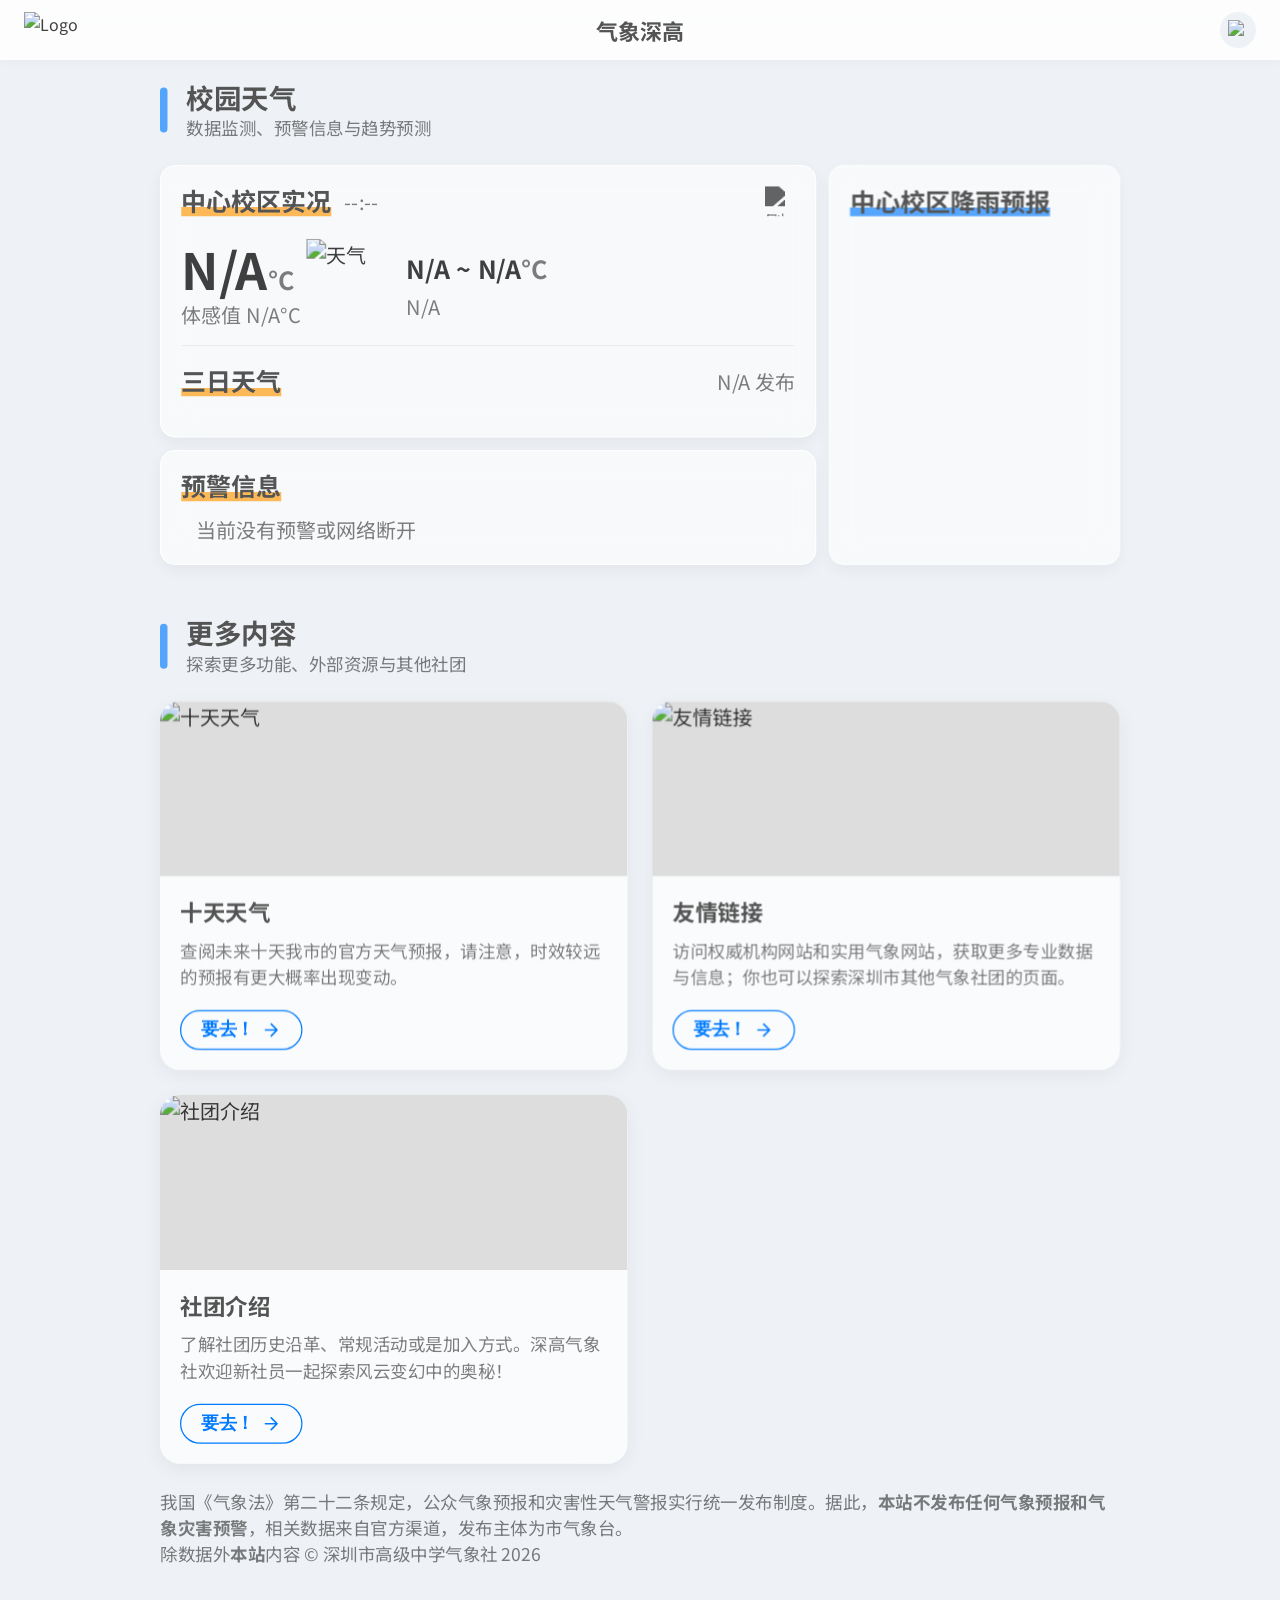
==== index.html @ 7cfe74cb "Update several pages" ====
<!DOCTYPE html>
<html lang="zh-CN">
<head>
    <meta charset="UTF-8">
    <meta name="viewport" content="width=device-width, initial-scale=1.0">
    <title>"气象深高"首页 - 深圳市高级中学气象社</title>
    <link rel="stylesheet" href="style.css">
    <script src="https://code.jquery.com/jquery-3.6.0.min.js"></script>
    <link rel="icon" href="/favicon.ico" type="image/x-icon">
	<meta name="description" content="“气象深高”网站是深圳市高级中学气象社制作的在线天气信息展示平台，提供校园天气监测，预警信息、天气预报查阅等功能。">
    <script>
      window.CDN_BASE = "https://cdn.jsdelivr.net/gh/FireflyBush/MeteoClubOnlineWebsite@2026.0817";
    </script>

</head>
<body>
	<h1 style="display: none;">“气象深高”网站是深圳市高级中学气象社制作的在线天气信息展示平台，提供校园天气监测，预警信息、天气预报查阅等功能。"></h1>
    <!-- 顶部导航条 -->
    <nav class="top-nav">
        <div class="nav-left">
            <img src="https://cdn.jsdelivr.net/gh/FireflyBush/MeteoClubOnlineWebsite@2026.0817/data/icons/logo.png" alt="Logo" class="nav-logo">
            <span class="nav-title">气象深高</span>
        </div>
        <div class="nav-right">
            <a href="/index.html" class="nav-link" title="返回主页">
                <img src="https://cdn.jsdelivr.net/gh/FireflyBush/MeteoClubOnlineWebsite@2026.0817/data/icons/home.svg" alt="主页" class="nav-icon">
            </a>
        </div>
    </nav>

    <!-- 主内容容器 -->
    <div class="main-container">
        
        <!-- 版块一：校园天气 -->
        <section class="content-section">
            <div class="section-header">
                <div class="section-line"></div>
                <div class="section-text">
                    <h2 class="section-title">校园天气</h2>
                    <p class="section-subtitle">数据监测、预警信息与趋势预测</p>
                </div>
            </div>

            <div class="weather-container">
                <div class="left-panel">
                    <div class="main-card">
                        <div class="card-header">
                            <div class="header-left">
                                <span class="title-text">中心校区实况</span>
                                <span class="observe-time" id="observeTime">--:--</span>
                            </div>
                            <div class="header-right">
                                <img src="https://cdn.jsdelivr.net/gh/FireflyBush/MeteoClubOnlineWebsite@2026.0817/data/icons/refresh.png" alt="刷新" class="refresh-btn" id="refreshBtn">
                            </div>
                        </div>
                        <div class="realtime-section">
                            <div class="realtime-left">
                                <div class="realtime-temp" id="realtimeTemp">N/A<span class="unit">°C</span></div>
                                <div class="apparent-temp" id="apparentTemp">体感值 N/A<span class="unit">°C</span></div>
                            </div>
                            <div class="realtime-right">
                                <img src="https://cdn.jsdelivr.net/gh/FireflyBush/MeteoClubOnlineWebsite@2026.0817/data/icons/02.png" alt="天气" class="today-icon" id="todayIcon">
                                <div class="realtime-info-right">
                                    <div class="today-range" id="todayRange">N/A ~ N/A<span class="unit">°C</span></div>
                                    <div class="today-desc" id="todayDesc" title="N/A">N/A</div>
                                </div>
                            </div>
                        </div>
                        <div class="forecast-section">
                            <div class="forecast-header">
                                <span class="forecast-title">三日天气</span>
                                <span class="publish-time" id="publishTime">N/A 发布</span>
                            </div>
                            <div class="forecast-days" id="forecastDays"></div>
                        </div>
                    </div>

                    <div class="warning-card">
                        <div class="warning-left">
                            <span class="warning-title">预警信息</span>
                        </div>
                        <div class="warning-right">
                            <div class="warning-icons" id="warningIcons"></div>
                            <div class="no-warn-text" id="noWarnText">当前没有预警或网络断开</div>
                        </div>
                    </div>
                </div>

                <div class="rain-card">
                    <div class="rain-header">
                        <span class="title-text rain-title-text">中心校区降雨预报</span>
                    </div>
                    <div class="rain-content">
                        <div class="rain-bars" id="rainBars"></div>
                        <div class="rain-time-labels" id="rainTimeLabels"></div>
                    </div>
                    <div class="rain-desc" id="rainDesc">无降雨或未联网</div>
                </div>
            </div>
        </section>

        <!-- 版块二：更多内容 -->
        <section class="content-section">
            <div class="section-header">
                <div class="section-line"></div>
                <div class="section-text">
                    <h2 class="section-title">更多内容</h2>
                    <p class="section-subtitle">探索更多功能、外部资源与其他社团</p>
                </div>
            </div>

            <div class="cards-wrapper">
                <!-- 卡片 1：十天天气 -->
                <div class="content-card">
                    <div class="card-image">
                        <img src="https://cdn.jsdelivr.net/gh/FireflyBush/MeteoClubOnlineWebsite@2026.0817/data/pictures/10days.webp" alt="十天天气" class="card-img">
                    </div>
                    <div class="card-content">
                        <div class="card-header">
                            <h3 class="card-title">十天天气</h3>
                        </div>
                        <p class="card-description">查阅未来十天我市的官方天气预报，请注意，时效较远的预报有更大概率出现变动。</p>
                        <div class="card-footer">
                            <button class="read-more-btn" onclick="window.location.href='/10d.html'">
                                要去！
                                <svg width="16" height="16" viewBox="0 0 24 24" fill="none">
                                    <path d="M5 12h14m-7-7l7 7-7 7" stroke="currentColor" stroke-width="2" stroke-linecap="round" stroke-linejoin="round"></path>
                                </svg>
                            </button>
                        </div>
                    </div>
                </div>

                <!-- 卡片 2：友情链接 -->
                <div class="content-card">
                    <div class="card-image">
                        <img src="https://cdn.jsdelivr.net/gh/FireflyBush/MeteoClubOnlineWebsite@2026.0817/data/pictures/links.webp" alt="友情链接" class="card-img">
                    </div>
                    <div class="card-content">
                        <div class="card-header">
                            <h3 class="card-title">友情链接</h3>
                        </div>
                        <p class="card-description">访问权威机构网站和实用气象网站，获取更多专业数据与信息；你也可以探索深圳市其他气象社团的页面。</p>
                        <div class="card-footer">
                            <button class="read-more-btn" onclick="window.location.href='/links.html'">
                                要去！
                                <svg width="16" height="16" viewBox="0 0 24 24" fill="none">
                                    <path d="M5 12h14m-7-7l7 7-7 7" stroke="currentColor" stroke-width="2" stroke-linecap="round" stroke-linejoin="round"></path>
                                </svg>
                            </button>
                        </div>
                    </div>
                </div>

                <!-- 卡片 3：社团介绍 -->
                <div class="content-card">
                    <div class="card-image">
                       <img src="https://cdn.jsdelivr.net/gh/FireflyBush/MeteoClubOnlineWebsite@2026.0817/data/icons/logo1.png" alt="社团介绍" class="card-img">
                    </div>
                    <div class="card-content">
                        <div class="card-header">
                            <h3 class="card-title">社团介绍</h3>
                        </div>
                        <p class="card-description">了解社团历史沿革、常规活动或是加入方式。深高气象社欢迎新社员一起探索风云变幻中的奥秘！</p>
                        <div class="card-footer">
                            <button class="read-more-btn" onclick="window.location.href='/club.html'">
                                要去！
                                <svg width="16" height="16" viewBox="0 0 24 24" fill="none">
                                    <path d="M5 12h14m-7-7l7 7-7 7" stroke="currentColor" stroke-width="2" stroke-linecap="round" stroke-linejoin="round"></path>
                                </svg>
                            </button>
                        </div>
                    </div>
                </div>
				
				                <!-- 卡片 4：我的天气栈 -->
                <div class="content-card" style="display: none;">
                    <div class="card-image">
                       <img src="https://cdn.jsdelivr.net/gh/FireflyBush/MeteoClubOnlineWebsite@2026.0817/data/pictures/share.webp" alt="社团介绍" class="card-img">
                    </div>
                    <div class="card-content">
                        <div class="card-header">
                            <h3 class="card-title">我的天气栈</h3>
                        </div>
                        <p class="card-description">对16*16的方格区域进行填色以绘制背景，再添加文本和实时天气数据，定制独特的天气分享卡片。</p>
                        <div class="card-footer">
                            <button class="read-more-btn" onclick="window.location.href='/share.html'">
                                要去！
                                <svg width="16" height="16" viewBox="0 0 24 24" fill="none">
                                    <path d="M5 12h14m-7-7l7 7-7 7" stroke="currentColor" stroke-width="2" stroke-linecap="round" stroke-linejoin="round"></path>
                                </svg>
                            </button>
                        </div>
                    </div>
                </div>
				
            </div>
			<div style="margin-top: 20px; margin-bottom: 0;">
			<p class="card-description" style="-webkit-line-clamp: none; margin-bottom: 0;">我国《气象法》第二十二条规定，公众气象预报和灾害性天气警报实行统一发布制度。据此，<strong>本站不发布任何气象预报和气象灾害预警</strong>，相关数据来自官方渠道，发布主体为市气象台。</p>
			<p class="card-description" style="-webkit-line-clamp: none; margin-bottom: 0;">除数据外<strong>本站</strong>内容 © 深圳市高级中学气象社 2026</p></div>
			</div>
        </section>
    </div>

    <!-- 模态框 -->
    <div id="infoModal" class="modal">
        <div class="modal-content">
            <span class="close-btn">&times;</span>
            <p id="modalText">信息加载中...</p>
        </div>
    </div>

    <script src="script.js"></script>
</body>
</html>
---- style.css ----
/* style.css —— 晴雨表浅色磨砂主题样式 (优化整理版) */

/* 1. 引入思源黑体 (Google Fonts API 会自动处理中文分片加载) */
@import url('https://fonts.googleapis.com/css2?family=Noto+Sans+SC:wght@400;700&display=swap');

/* 2. 定义自定义西文字体 */
@font-face {
    font-family: 'GWM Sans UI'; /* 自定义一个名字 */
    src: url('https://cdn.jsdelivr.net/gh/FireflyBush/MeteoClubOnlineWebsite@2026.0817/data/GWM.woff2') format('woff2');
    font-weight: normal;
    font-style: normal;
    font-display: swap; /* 字体加载时先显示后备字体，避免白屏 */
}

/* 3. 覆盖全局字体设置 */
/* 注意：将自定义西文字体放在最前，思源黑体放在第二位 */
/* 这样西文/数字会用 myfont.woff2，中文会回退到思源黑体 */
body {
    font-family: 'GWM Sans UI', 'Noto Sans SC', -apple-system, BlinkMacSystemFont, "Segoe UI", Roboto, "Helvetica Neue", "PingFang SC", "Microsoft YaHei", sans-serif;
}

/* 针对可能需要加粗的标题元素 */
h1, h2, h3, h4, h5, h6, .nav-title, .section-title, .card-title {
    font-family: 'GWM Sans UI', 'Noto Sans SC', sans-serif;
    font-weight: 700; /* 使用思源黑体的粗体 */
}


/* =========================================
   1. 全局变量与重置
   ========================================= */
:root {
    --bg-color: rgba(255, 255, 255, 0.55);
    --text-color: rgba(0, 0, 0, 0.75);
    --dim-color: rgba(0, 0, 0, 0.5);
    --title-color: #545454;
    --yellow-line: rgb(255 150 0 / 65%);
    --blue-line: rgb(0 122 255 / 65%);
    --rain-blue: #007AFF;
    --rain-bg: rgba(0, 0, 0, 0.08);
    --glass-border: rgba(255, 255, 255, 0.8);
    --glass-shadow: 0 4px 12px rgba(0, 0, 0, 0.05);
    --nav-height: 60px;
}

* { margin: 0; padding: 0; box-sizing: border-box; }

::-webkit-scrollbar { width: 8px; border-radius: 4px; }
::-webkit-scrollbar-track { background: #0000001a; }
::-webkit-scrollbar-thumb { background: rgb(0 122 255 / 65%); border-radius: 4px; }

body {
    background-color: #eef2f6;
    color: var(--text-color);
    min-height: 100vh;
    padding-top: calc(var(--nav-height) + 20px);
    overflow-x: hidden;
}

/* =========================================
   2. 顶部导航条
   ========================================= */
.top-nav {
    position: fixed;
    top: 0; left: 0; width: 100%; height: var(--nav-height);
    background: rgba(255, 255, 255, 0.85);
    backdrop-filter: blur(15px);
    -webkit-backdrop-filter: blur(15px);
    border-bottom: 1px solid var(--glass-border);
    display: flex;
    justify-content: space-between;
    align-items: center;
    padding: 0 24px;
    z-index: 1000;
    box-shadow: 0 2px 10px rgba(0,0,0,0.03);
}

.nav-left { display: flex; align-items: center; gap: 12px; }

.nav-logo { height: 36px; width: auto; object-fit: contain; }

.nav-title {
    font-size: 18px;
    font-weight: bold;
    color: var(--title-color);
}

.nav-right .nav-link {
    display: flex;
    align-items: center;
    justify-content: center;
    background: #eef2f6;
    width: 36px;
    height: 36px;
    padding: 0; /* 覆盖原有内边距，适配图标 */
    border-radius: 50%; /* 圆形按钮 */
    transition: all 0.2s;
    text-decoration: none;
}

.nav-right .nav-link:hover {
    background: rgba(0, 0, 0, 0.25);
}

.nav-icon {
    width: 20px;
    height: 20px;
    fill: currentColor; /* 跟随文字颜色 */
    pointer-events: none; /* 防止点击图片无法触发链接 */
}

/* =========================================
   3. 主容器与版块
   ========================================= */
.main-container {
    width: 100%;
    max-width: 800px;
    margin: 0 auto;
    padding: 0 16px 40px 16px;
}

.content-section { margin-bottom: 40px; }

/* 版块标题 */
.section-header {
    display: flex;
    align-items: center;
    margin-bottom: 20px;
}

.section-line {
    width: 6px; height: 36px;
    background-color: var(--blue-line);
    border-radius: 3px;
    margin-right: 15px;
    flex-shrink: 0;
}

.section-text {
    display: flex;
    flex-direction: column;
    justify-content: center;
}

.section-title {
    font-size: 22px;
    font-weight: bold;
    color: var(--title-color);
    line-height: 1.2;
}

.section-subtitle {
    font-size: 14px;
    color: var(--dim-color);
    margin-top: 2px;
}



/* =========================================
   4. 天气应用组件
   ========================================= */
.weather-container {
    display: flex;
    flex-wrap: wrap;
    gap: 10px;
    width: 100%;
}

.left-panel {
    display: flex;
    flex-direction: column;
    gap: 10px;
    flex: 2 1 400px;
    min-width: 300px;
}

/* 卡片通用 */
.main-card, .warning-card, .rain-card {
    background-color: var(--bg-color);
    backdrop-filter: blur(12px);
    -webkit-backdrop-filter: blur(12px);
    border: 1px solid var(--glass-border);
    box-shadow: var(--glass-shadow);
    border-radius: 12px;
    padding: 16px;
    position: relative;
    transition: all .3s cubic-bezier(.25, .8, .25, 1);
}

.main-card:hover, .warning-card:hover, .rain-card:hover {
    transform: translateY(-5px);
    box-shadow: 0 12px 24px rgba(0, 0, 0, 0.1);
}

/* 实况与预报 */
.card-header {
    display: flex;
    justify-content: space-between;
    align-items: center;
}

.header-left, .header-right {
    display: flex; align-items: center; gap: 10px;
}

.title-text, .forecast-title, .warning-title {
    font-size: 20px; color: var(--title-color); line-height: 1.2;
    display: inline-block; font-weight: bold;
    background-image: linear-gradient(transparent calc(100% - 7px), var(--yellow-line) calc(100% - 7px));
    background-repeat: no-repeat; background-position: left bottom;
}

.observe-time { font-size: 16px; color: var(--dim-color); margin-right: 10px; }
.refresh-btn { width: 24px; height: 24px; cursor: pointer; opacity: 0.6; transition: transform 0.5s; filter: brightness(0); }
.refresh-btn:hover { opacity: 1; transform: rotate(180deg); }

.realtime-section {
    display: flex; align-items: center; gap: 5px;
    padding: 10px 0; border-bottom: 1px solid rgba(0,0,0,0.05); margin-bottom: 16px;
}

.realtime-left { display: flex; flex-direction: column; gap: 4px; }
.realtime-temp { font-size: 40px; font-weight: bold; line-height: 1; }
.realtime-temp .unit, .today-range .unit { font-size: 20px; color: var(--dim-color); }
.apparent-temp { font-size: 16px; color: var(--dim-color); }

.realtime-right {
    display: flex; flex-direction: row; align-items: center; gap: 5px; flex: 1; min-width: 0;
}

.realtime-info-right {
    display: flex; flex-direction: column; gap: 4px; text-align: left; min-width: 0;
}

.today-icon { width: 75px; height: 75px; cursor: pointer; }
.today-range { font-size: 20px; font-weight: bold; }
.today-desc { font-size: 16px; color: var(--dim-color); white-space: normal; overflow: auto; text-overflow: ellipsis; cursor: pointer; max-height: 40px; }

/* 三日预报 */
.forecast-section { display: flex; flex-direction: column; gap: 16px; }
.forecast-header { display: flex; justify-content: space-between; align-items: center; }
.publish-time { font-size: 16px; color: var(--dim-color); }
.forecast-days { display: flex; justify-content: space-between; gap: 30px; }
.day-item { flex: 1; text-align: center; position: relative; display: flex; flex-direction: column; align-items: center; }
.day-date { font-size: 16px; color: var(--dim-color); font-weight: bold; }
.day-info { display: flex; flex-direction: row; justify-content: center; align-items: center; }
.day-icon { width: 65px; height: 65px; cursor: pointer; }
.day-temps { display: flex; flex-direction: column; align-items: center; gap: 2px; margin-top: 8px; }
.day-max, .day-min { font-size: 20px; font-weight: bold; }
.day-max .unit, .day-min .unit { font-size: 16px; color: var(--dim-color); }

/* 预警卡片 */
.warning-card { display: flex; flex-direction: column; gap: 10px; }
.warning-left { display: flex; align-items: center; }
.warning-right { width: 100%; display: flex; justify-content: flex-start; align-items: center; gap: 12px; }
.warning-icons { display: flex; flex-wrap: wrap; gap: 5px; }
.warning-icons img { height: 45px; cursor: pointer; }
.no-warn-text { font-size: 16px; color: var(--dim-color); }

/* 降雨卡片 */
.rain-card { flex: 1 1 170px; min-width: 170px; display: flex; flex-direction: column; }
.rain-title-text { font-size: 20px; background-image: linear-gradient(transparent calc(100% - 7px), var(--blue-line) calc(100% - 7px)); }
.rain-header { margin-bottom: 16px; display: flex; align-items: center; }
.rain-content { display: flex; gap: 10px; flex: 1; align-items: stretch; }
.rain-bars { flex: 1; display: flex; flex-direction: column; gap: 4px; justify-content: flex-start; }
.rain-bar-item { height: 7.8px; width: 100%; background-color: var(--rain-bg); border-radius: 3px; }
.rain-bar-fill { height: 100%; background-color: var(--rain-blue); width: var(--rain-pct, 0); transition: width 0.5s; }
.rain-time-labels { display: flex; flex-direction: column; justify-content: space-between; font-size: 14px; color: var(--dim-color); text-align: right; padding-right: 5px; }
.rain-desc { margin-top: 16px; font-size: 16px; color: var(--dim-color); text-align: center; display: none; }

/* =========================================
   5. 链接卡片组件
   ========================================= */
.cards-wrapper {
    display: grid;
    grid-template-columns: repeat(2, 1fr);
    gap: 20px;
}

.content-card {
    background: rgba(255, 255, 255, 0.7);
    -webkit-backdrop-filter: blur(20px);
    backdrop-filter: blur(20px);
    border-radius: 16px;
    overflow: hidden;
    box-shadow: 0 4px 16px rgba(0, 0, 0, 0.06);
    transition: all .3s cubic-bezier(.25, .8, .25, 1);
    display: flex;
    flex-direction: column;
}

.content-card:hover {
    transform: translateY(-5px);
    box-shadow: 0 12px 24px rgba(0, 0, 0, 0.1);
}

.card-image { position: relative; width: 100%; height: 140px; background-color: #ddd; }
.card-img { width: 100%; height: 100%; object-fit: cover; display: block;object-position: center top;}
.image-overlay { position: absolute; bottom: 10px; right: 10px; display: flex; gap: 5px;}
.card-feature {
    background: var(--blue-line);
    color: white;
	font-size: 12px;
	font-weight: bold;
    padding: 4px 10px;
	max-width: 100px;
    border-radius: 20px;
    backdrop-filter: blur(5px);
}

.card-content { padding: 16px; display: flex; flex-direction: column; flex: 1; }
.card-header { display: flex; justify-content: space-between; align-items: flex-start; margin-bottom: 8px; }
.card-title { font-size: 18px; font-weight: bold; color: var(--title-color); margin: 0; line-height: 1.4; }
.card-description { font-size: 14px; color: var(--dim-color); line-height: 1.5; margin-bottom: 16px; flex: 1; display: -webkit-box; -webkit-line-clamp: 2; -webkit-box-orient: vertical; overflow: hidden; }
.articles-text{ font-size: 14px; color: var(--text-color); line-height: 1.5; margin-bottom: 16px; flex: 1; display: -webkit-box;  -webkit-box-orient: vertical; overflow: hidden;}
.card-footer { margin-top: auto; }

.read-more-btn {
    background: transparent;
    border: 1px solid var(--rain-blue);
    color: var(--rain-blue);
    padding: 6px 16px;
    border-radius: 20px;
    font-size: 14px;
    cursor: pointer;
    display: flex;
    align-items: center;
    gap: 6px;
    transition: all 0.2s;
	font-weight: bold;
}

.read-more-btn:hover { background: var(--rain-blue); color: #fff; }

/* =========================================
   6. 模态框
   ========================================= */
.modal { display: none; position: fixed; z-index: 2000; left: 0; top: 0; width: 100%; height: 100%; background-color: rgba(0,0,0,0.4); justify-content: center; align-items: center; }
.modal-content { background-color: #fefefe; padding: 25px 20px; border-radius: 12px; width: 80%; max-width: 300px; text-align: center; position: relative; box-shadow: 0 4px 20px rgba(0,0,0,0.15); animation: fadeIn 0.3s ease; }
@keyframes fadeIn { from { opacity: 0; transform: scale(0.9); } to { opacity: 1; transform: scale(1); } }
.close-btn { color: #aaa; position: absolute; top: 5px; right: 16px; font-size: 28px; font-weight: bold; cursor: pointer; }
.close-btn:hover { color: #333; }
#modalText { font-size: 16px; color: #333; line-height: 1.6; margin-top: 10px; word-break: break-all; }


#edgeone-watermark{
	display: none !important;
}

/* =========================================
   7. 响应式适配
   ========================================= */
@media (max-width: 1000px) {
    .weather-container { flex-direction: column; }
    .left-panel { width: 100%; flex: none; }
    .rain-card { width: 100%; flex: none; min-height: 200px; }
    
    .cards-wrapper { grid-template-columns: 1fr; }
    
    .realtime-section { flex-direction: row; }
    .forecast-days { gap: 4px; }
    
    .rain-content { flex-direction: column; gap: 8px; }
    .rain-bars { flex-direction: row; align-items: flex-end; height: 100px; gap: 2px; }
    .rain-bar-item { height: 100px; width: 100%; display: flex; align-items: flex-end; }
    .rain-bar-fill { width: 100%; height: var(--rain-pct, 0); background-color: var(--rain-blue); transition: height 0.5s; }
    .rain-time-labels { flex-direction: row; justify-content: space-between; text-align: center; padding-right: 0; font-size: 12px; }
    
    .warning-icons img { height: 37.5px; cursor: pointer; }
    .day-icon { width: 50px; height: 50px; cursor: pointer; }
    .today-icon { width: 65px; height: 65px; cursor: pointer; }
    .day-max, .day-min { font-size: 18px; font-weight: bold; }
    
    .nav-title { display: none; } /* 移动端隐藏标题 */
}

@media (min-width: 1000px) {
    .main-container { transform: scale(1.25); transform-origin: top; }
    
    /* 桌面端标题居中 */
    .nav-title {
        position: absolute;
        left: 50%;
        transform: translateX(-50%);
        font-size: 22px;
        white-space: nowrap;
        margin: 0;
    }
}
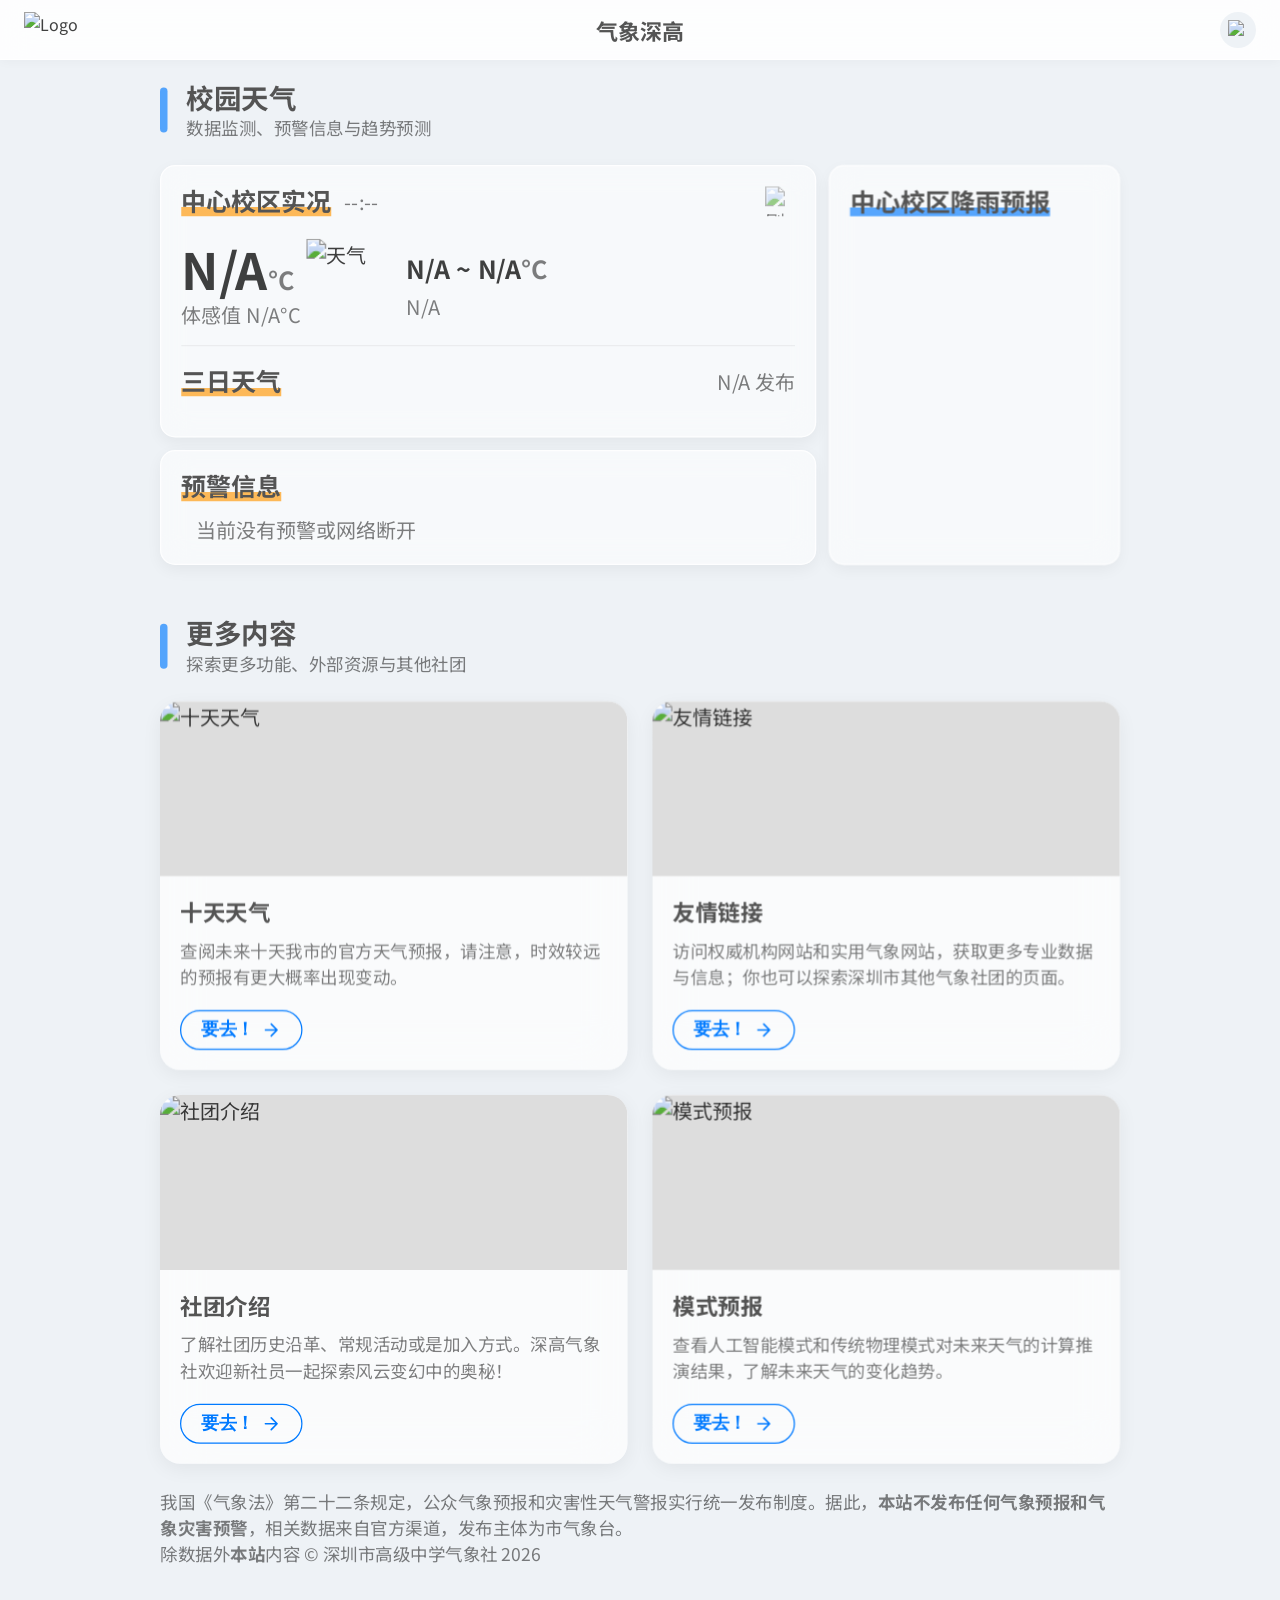
==== commit 275c8614: "Update Models Page" ====
--- a/index.html
+++ b/index.html
@@ -3,7 +3,7 @@
 <head>
     <meta charset="UTF-8">
     <meta name="viewport" content="width=device-width, initial-scale=1.0">
-    <title>"气象深高"首页 - 深圳市高级中学气象社</title>
+    <title>气象深高 首页 - 深圳市高级中学气象社</title>
     <link rel="stylesheet" href="style.css">
     <script src="https://code.jquery.com/jquery-3.6.0.min.js"></script>
     <link rel="icon" href="/favicon.ico" type="image/x-icon">
@@ -173,18 +173,18 @@
                     </div>
                 </div>
 				
-				                <!-- 卡片 4：我的天气栈 -->
-                <div class="content-card" style="display: none;">
-                    <div class="card-image">
-                       <img src="https://cdn.jsdelivr.net/gh/FireflyBush/MeteoClubOnlineWebsite@2026.0817/data/pictures/share.webp" alt="社团介绍" class="card-img">
-                    </div>
-                    <div class="card-content">
-                        <div class="card-header">
-                            <h3 class="card-title">我的天气栈</h3>
-                        </div>
-                        <p class="card-description">对16*16的方格区域进行填色以绘制背景，再添加文本和实时天气数据，定制独特的天气分享卡片。</p>
-                        <div class="card-footer">
-                            <button class="read-more-btn" onclick="window.location.href='/share.html'">
+				                <!-- 卡片 4：模式预报 -->
+                <div class="content-card">
+                    <div class="card-image">
+                       <img src="https://cdn.jsdelivr.net/gh/FireflyBush/MeteoClubOnlineWebsite@2026.0817/data/pictures/models.webp" alt="模式预报" class="card-img">
+                    </div>
+                    <div class="card-content">
+                        <div class="card-header">
+                            <h3 class="card-title">模式预报</h3>
+                        </div>
+                        <p class="card-description">查看人工智能模式和传统物理模式对未来天气的计算推演结果，了解未来天气的变化趋势。</p>
+                        <div class="card-footer">
+                            <button class="read-more-btn" onclick="window.location.href='/models.html'">
                                 要去！
                                 <svg width="16" height="16" viewBox="0 0 24 24" fill="none">
                                     <path d="M5 12h14m-7-7l7 7-7 7" stroke="currentColor" stroke-width="2" stroke-linecap="round" stroke-linejoin="round"></path>
--- a/style.css
+++ b/style.css
@@ -212,7 +212,7 @@
 }
 
 .observe-time { font-size: 16px; color: var(--dim-color); margin-right: 10px; }
-.refresh-btn { width: 24px; height: 24px; cursor: pointer; opacity: 0.6; transition: transform 0.5s; filter: brightness(0); }
+.refresh-btn { width: 24px; height: 24px; cursor: pointer; opacity: 0.6; transition: transform 0.5s; }
 .refresh-btn:hover { opacity: 1; transform: rotate(180deg); }
 
 .realtime-section {
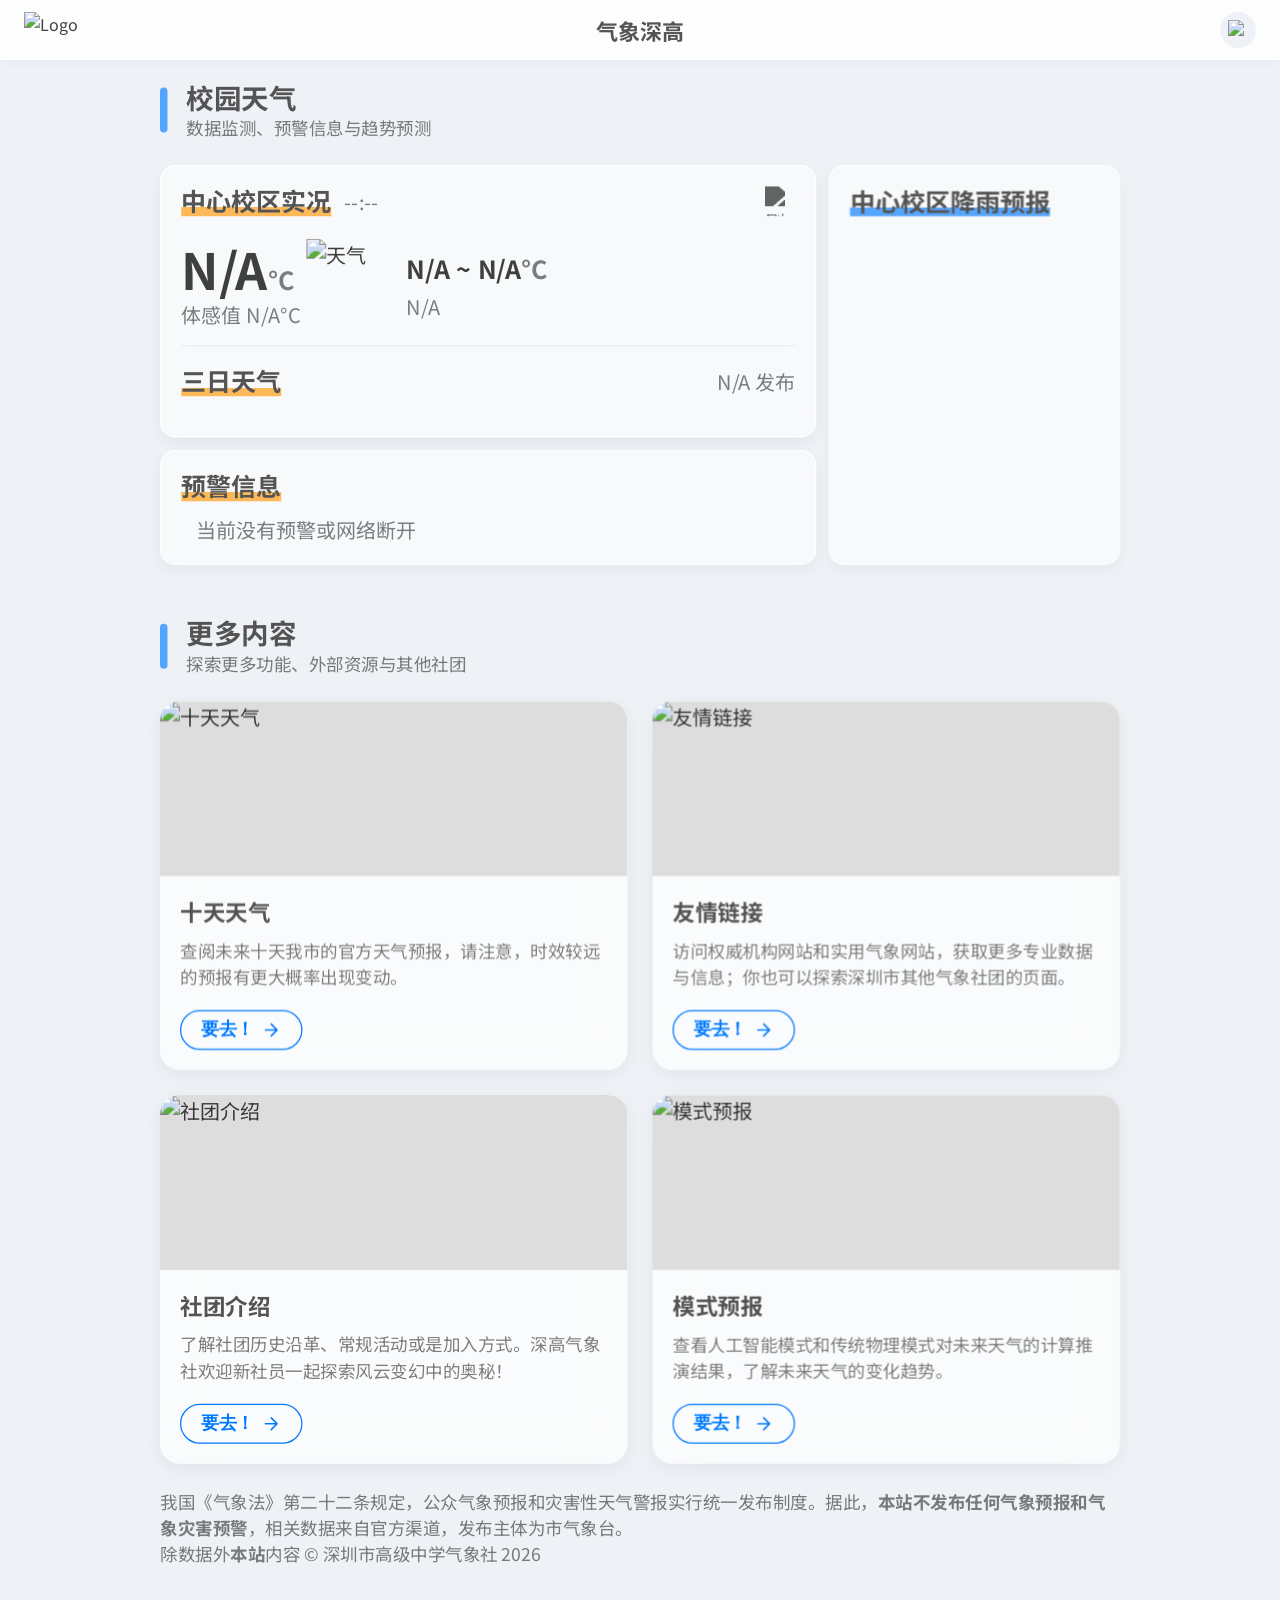
==== commit dd87972b: "Fix A Style" ====
--- a/index.html
+++ b/index.html
@@ -9,7 +9,7 @@
     <link rel="icon" href="/favicon.ico" type="image/x-icon">
 	<meta name="description" content="“气象深高”网站是深圳市高级中学气象社制作的在线天气信息展示平台，提供校园天气监测，预警信息、天气预报查阅等功能。">
     <script>
-      window.CDN_BASE = "https://cdn.jsdelivr.net/gh/FireflyBush/MeteoClubOnlineWebsite@2026.0817";
+      window.CDN_BASE = "https://cdn.jsdelivr.net/gh/FireflyBush/MeteoClubOnlineWebsite@2026.1004";
     </script>
 
 </head>
@@ -18,12 +18,12 @@
     <!-- 顶部导航条 -->
     <nav class="top-nav">
         <div class="nav-left">
-            <img src="https://cdn.jsdelivr.net/gh/FireflyBush/MeteoClubOnlineWebsite@2026.0817/data/icons/logo.png" alt="Logo" class="nav-logo">
+            <img src="https://cdn.jsdelivr.net/gh/FireflyBush/MeteoClubOnlineWebsite@2026.1004/data/icons/logo.png" alt="Logo" class="nav-logo">
             <span class="nav-title">气象深高</span>
         </div>
         <div class="nav-right">
             <a href="/index.html" class="nav-link" title="返回主页">
-                <img src="https://cdn.jsdelivr.net/gh/FireflyBush/MeteoClubOnlineWebsite@2026.0817/data/icons/home.svg" alt="主页" class="nav-icon">
+                <img src="https://cdn.jsdelivr.net/gh/FireflyBush/MeteoClubOnlineWebsite@2026.1004/data/icons/home.svg" alt="主页" class="nav-icon">
             </a>
         </div>
     </nav>
@@ -50,7 +50,7 @@
                                 <span class="observe-time" id="observeTime">--:--</span>
                             </div>
                             <div class="header-right">
-                                <img src="https://cdn.jsdelivr.net/gh/FireflyBush/MeteoClubOnlineWebsite@2026.0817/data/icons/refresh.png" alt="刷新" class="refresh-btn" id="refreshBtn">
+                                <img src="https://cdn.jsdelivr.net/gh/FireflyBush/MeteoClubOnlineWebsite@2026.1004/data/icons/refresh.png" alt="刷新" class="refresh-btn" id="refreshBtn" style="filter: brightness(0)">
                             </div>
                         </div>
                         <div class="realtime-section">
@@ -59,7 +59,7 @@
                                 <div class="apparent-temp" id="apparentTemp">体感值 N/A<span class="unit">°C</span></div>
                             </div>
                             <div class="realtime-right">
-                                <img src="https://cdn.jsdelivr.net/gh/FireflyBush/MeteoClubOnlineWebsite@2026.0817/data/icons/02.png" alt="天气" class="today-icon" id="todayIcon">
+                                <img src="https://cdn.jsdelivr.net/gh/FireflyBush/MeteoClubOnlineWebsite@2026.1004/data/icons/02.png" alt="天气" class="today-icon" id="todayIcon">
                                 <div class="realtime-info-right">
                                     <div class="today-range" id="todayRange">N/A ~ N/A<span class="unit">°C</span></div>
                                     <div class="today-desc" id="todayDesc" title="N/A">N/A</div>
@@ -113,7 +113,7 @@
                 <!-- 卡片 1：十天天气 -->
                 <div class="content-card">
                     <div class="card-image">
-                        <img src="https://cdn.jsdelivr.net/gh/FireflyBush/MeteoClubOnlineWebsite@2026.0817/data/pictures/10days.webp" alt="十天天气" class="card-img">
+                        <img src="https://cdn.jsdelivr.net/gh/FireflyBush/MeteoClubOnlineWebsite@2026.1004/data/pictures/10days.webp" alt="十天天气" class="card-img">
                     </div>
                     <div class="card-content">
                         <div class="card-header">
@@ -134,7 +134,7 @@
                 <!-- 卡片 2：友情链接 -->
                 <div class="content-card">
                     <div class="card-image">
-                        <img src="https://cdn.jsdelivr.net/gh/FireflyBush/MeteoClubOnlineWebsite@2026.0817/data/pictures/links.webp" alt="友情链接" class="card-img">
+                        <img src="https://cdn.jsdelivr.net/gh/FireflyBush/MeteoClubOnlineWebsite@2026.1004/data/pictures/links.webp" alt="友情链接" class="card-img">
                     </div>
                     <div class="card-content">
                         <div class="card-header">
@@ -155,7 +155,7 @@
                 <!-- 卡片 3：社团介绍 -->
                 <div class="content-card">
                     <div class="card-image">
-                       <img src="https://cdn.jsdelivr.net/gh/FireflyBush/MeteoClubOnlineWebsite@2026.0817/data/icons/logo1.png" alt="社团介绍" class="card-img">
+                       <img src="https://cdn.jsdelivr.net/gh/FireflyBush/MeteoClubOnlineWebsite@2026.1004/data/icons/logo1.png" alt="社团介绍" class="card-img">
                     </div>
                     <div class="card-content">
                         <div class="card-header">
@@ -176,7 +176,7 @@
 				                <!-- 卡片 4：模式预报 -->
                 <div class="content-card">
                     <div class="card-image">
-                       <img src="https://cdn.jsdelivr.net/gh/FireflyBush/MeteoClubOnlineWebsite@2026.0817/data/pictures/models.webp" alt="模式预报" class="card-img">
+                       <img src="https://cdn.jsdelivr.net/gh/FireflyBush/MeteoClubOnlineWebsite@2026.1004/data/pictures/models.webp" alt="模式预报" class="card-img">
                     </div>
                     <div class="card-content">
                         <div class="card-header">
--- a/style.css
+++ b/style.css
@@ -6,7 +6,7 @@
 /* 2. 定义自定义西文字体 */
 @font-face {
     font-family: 'GWM Sans UI'; /* 自定义一个名字 */
-    src: url('https://cdn.jsdelivr.net/gh/FireflyBush/MeteoClubOnlineWebsite@2026.0817/data/GWM.woff2') format('woff2');
+    src: url('https://cdn.jsdelivr.net/gh/FireflyBush/MeteoClubOnlineWebsite@2026.1004/data/GWM.woff2') format('woff2');
     font-weight: normal;
     font-style: normal;
     font-display: swap; /* 字体加载时先显示后备字体，避免白屏 */
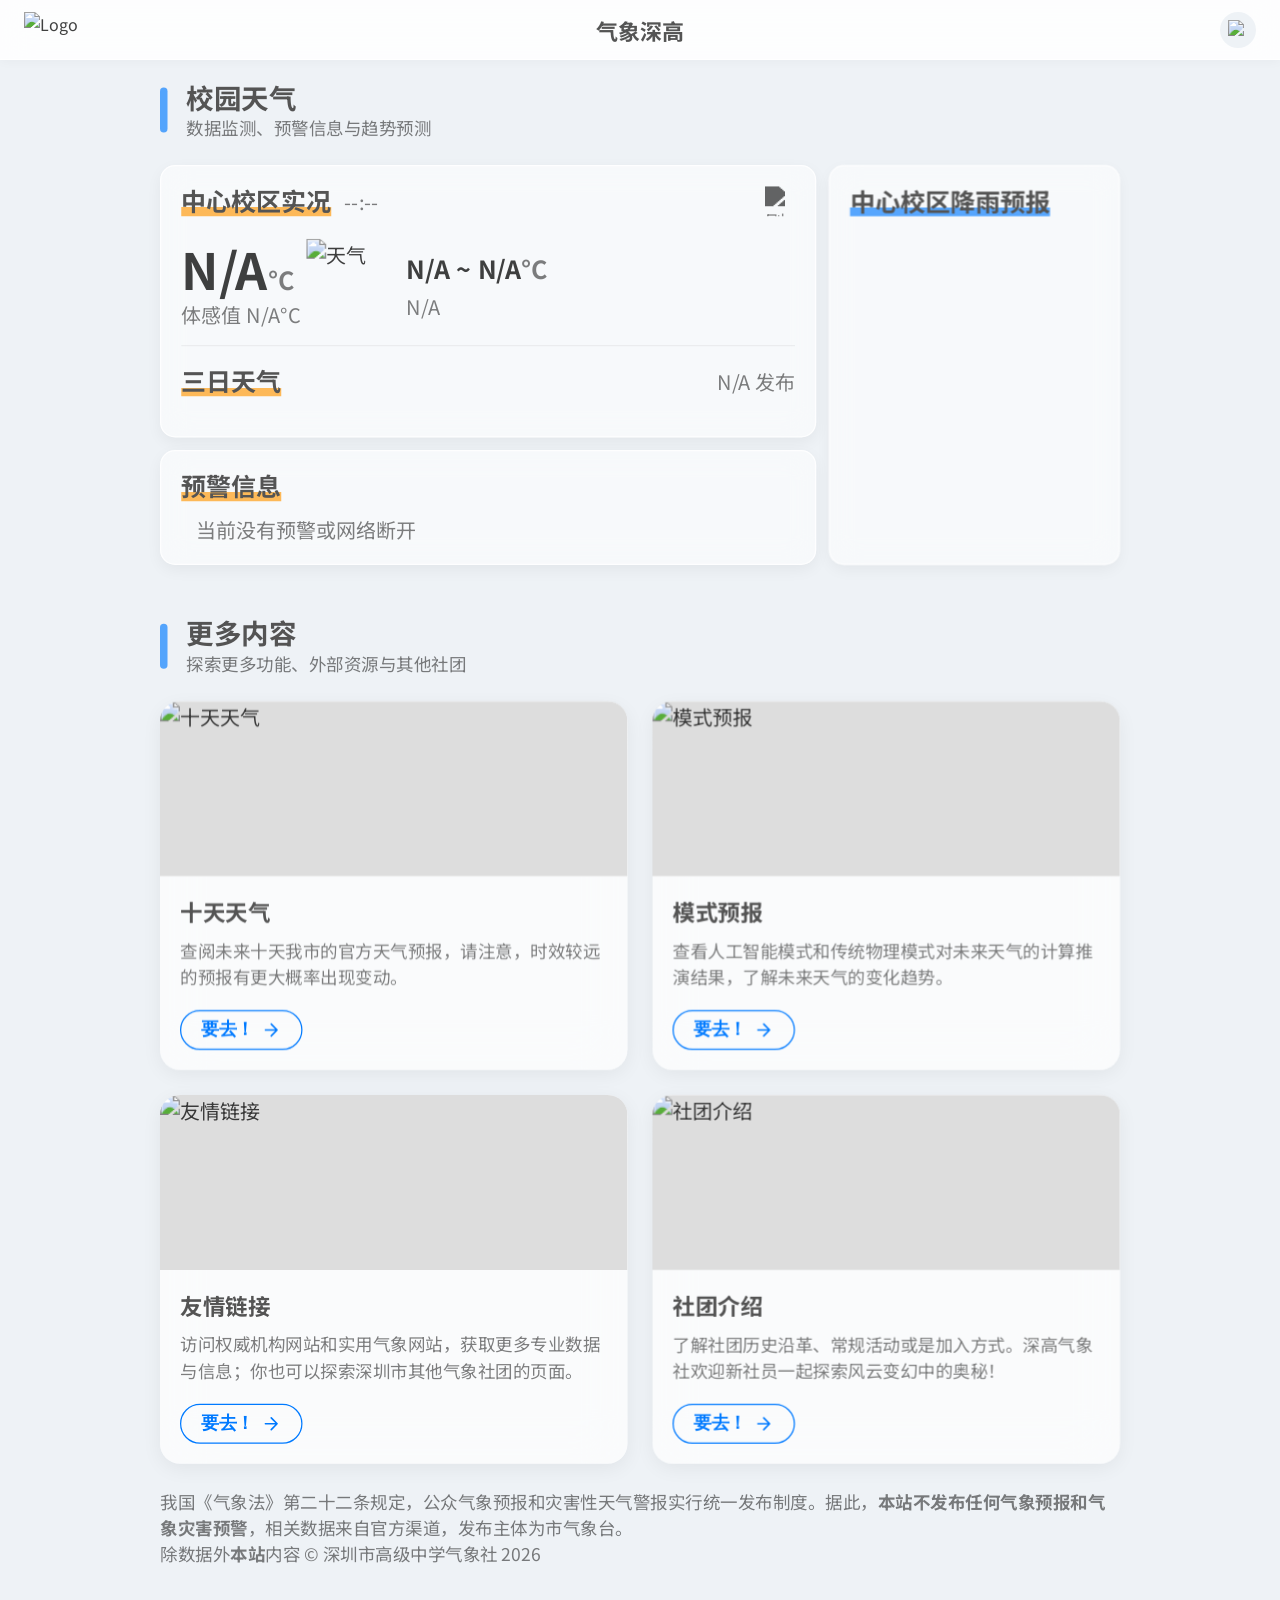
==== commit e331e0dc: "Changed Index.html" ====
--- a/index.html
+++ b/index.html
@@ -130,8 +130,29 @@
                         </div>
                     </div>
                 </div>
-
-                <!-- 卡片 2：友情链接 -->
+				
+								                <!-- 卡片 2：模式预报 -->
+                <div class="content-card">
+                    <div class="card-image">
+                       <img src="https://cdn.jsdelivr.net/gh/FireflyBush/MeteoClubOnlineWebsite@2026.1004/data/pictures/models.webp" alt="模式预报" class="card-img">
+                    </div>
+                    <div class="card-content">
+                        <div class="card-header">
+                            <h3 class="card-title">模式预报</h3>
+                        </div>
+                        <p class="card-description">查看人工智能模式和传统物理模式对未来天气的计算推演结果，了解未来天气的变化趋势。</p>
+                        <div class="card-footer">
+                            <button class="read-more-btn" onclick="window.location.href='/models.html'">
+                                要去！
+                                <svg width="16" height="16" viewBox="0 0 24 24" fill="none">
+                                    <path d="M5 12h14m-7-7l7 7-7 7" stroke="currentColor" stroke-width="2" stroke-linecap="round" stroke-linejoin="round"></path>
+                                </svg>
+                            </button>
+                        </div>
+                    </div>
+                </div>
+
+                <!-- 卡片 3：友情链接 -->
                 <div class="content-card">
                     <div class="card-image">
                         <img src="https://cdn.jsdelivr.net/gh/FireflyBush/MeteoClubOnlineWebsite@2026.1004/data/pictures/links.webp" alt="友情链接" class="card-img">
@@ -152,7 +173,7 @@
                     </div>
                 </div>
 
-                <!-- 卡片 3：社团介绍 -->
+                <!-- 卡片 4：社团介绍 -->
                 <div class="content-card">
                     <div class="card-image">
                        <img src="https://cdn.jsdelivr.net/gh/FireflyBush/MeteoClubOnlineWebsite@2026.1004/data/icons/logo1.png" alt="社团介绍" class="card-img">
@@ -164,27 +185,6 @@
                         <p class="card-description">了解社团历史沿革、常规活动或是加入方式。深高气象社欢迎新社员一起探索风云变幻中的奥秘！</p>
                         <div class="card-footer">
                             <button class="read-more-btn" onclick="window.location.href='/club.html'">
-                                要去！
-                                <svg width="16" height="16" viewBox="0 0 24 24" fill="none">
-                                    <path d="M5 12h14m-7-7l7 7-7 7" stroke="currentColor" stroke-width="2" stroke-linecap="round" stroke-linejoin="round"></path>
-                                </svg>
-                            </button>
-                        </div>
-                    </div>
-                </div>
-				
-				                <!-- 卡片 4：模式预报 -->
-                <div class="content-card">
-                    <div class="card-image">
-                       <img src="https://cdn.jsdelivr.net/gh/FireflyBush/MeteoClubOnlineWebsite@2026.1004/data/pictures/models.webp" alt="模式预报" class="card-img">
-                    </div>
-                    <div class="card-content">
-                        <div class="card-header">
-                            <h3 class="card-title">模式预报</h3>
-                        </div>
-                        <p class="card-description">查看人工智能模式和传统物理模式对未来天气的计算推演结果，了解未来天气的变化趋势。</p>
-                        <div class="card-footer">
-                            <button class="read-more-btn" onclick="window.location.href='/models.html'">
                                 要去！
                                 <svg width="16" height="16" viewBox="0 0 24 24" fill="none">
                                     <path d="M5 12h14m-7-7l7 7-7 7" stroke="currentColor" stroke-width="2" stroke-linecap="round" stroke-linejoin="round"></path>
--- a/style.css
+++ b/style.css
@@ -344,7 +344,7 @@
 #modalText { font-size: 16px; color: #333; line-height: 1.6; margin-top: 10px; word-break: break-all; }
 
 
-#edgeone-watermark{
+#edgeone-watermark, #nl-badge-frame{
 	display: none !important;
 }
 
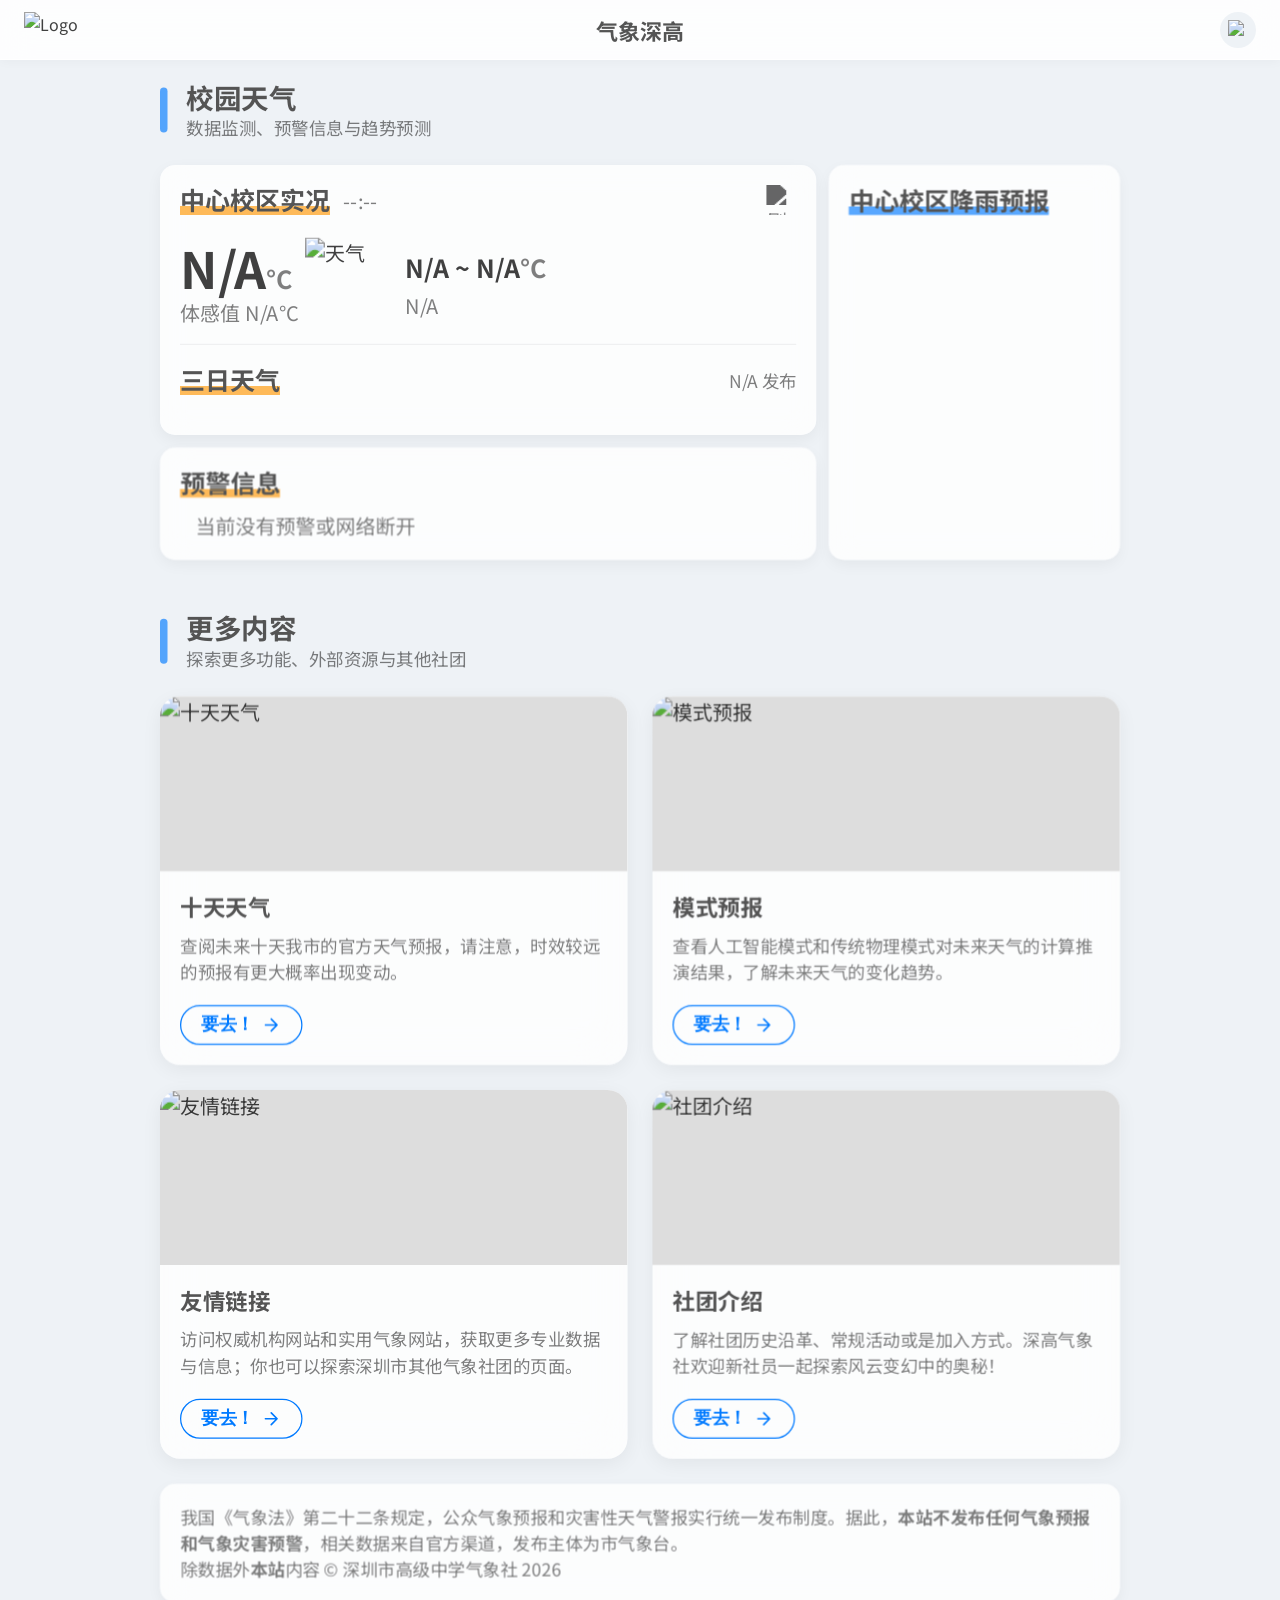
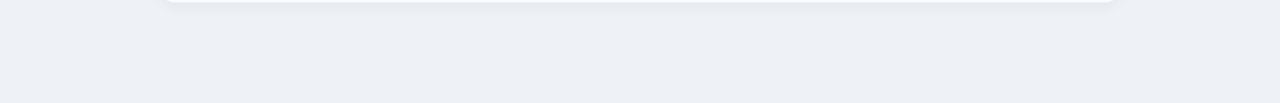
==== commit 07d485f8: "Update Style" ====
--- a/index.html
+++ b/index.html
@@ -7,23 +7,23 @@
     <link rel="stylesheet" href="style.css">
     <script src="https://code.jquery.com/jquery-3.6.0.min.js"></script>
     <link rel="icon" href="/favicon.ico" type="image/x-icon">
-	<meta name="description" content="“气象深高”网站是深圳市高级中学气象社制作的在线天气信息展示平台，提供校园天气监测，预警信息、天气预报查阅等功能。">
+	<meta name="description" content="“气象深高”网站是深圳市高级中学气象社制作的在线天气信息展示平台，提供校园天气监测，预警信息、天气预报查阅，各地市数值预报查询等功能。">
     <script>
-      window.CDN_BASE = "https://cdn.jsdelivr.net/gh/FireflyBush/MeteoClubOnlineWebsite@2026.1004";
+      window.CDN_BASE = "https://cdn.jsdelivr.net/gh/FireflyBush/MeteoClubOnlineWebsite@2026.1115a";
     </script>
 
 </head>
 <body>
-	<h1 style="display: none;">“气象深高”网站是深圳市高级中学气象社制作的在线天气信息展示平台，提供校园天气监测，预警信息、天气预报查阅等功能。"></h1>
+	<h1 style="display: none;">“气象深高”网站是深圳市高级中学气象社制作的在线天气信息展示平台，提供校园天气监测，预警信息、天气预报查阅，各地市数值预报查询等功能。</h1>
     <!-- 顶部导航条 -->
     <nav class="top-nav">
         <div class="nav-left">
-            <img src="https://cdn.jsdelivr.net/gh/FireflyBush/MeteoClubOnlineWebsite@2026.1004/data/icons/logo.png" alt="Logo" class="nav-logo">
+            <img src="https://cdn.jsdelivr.net/gh/FireflyBush/MeteoClubOnlineWebsite@2026.1115a/data/icons/logo.png" alt="Logo" class="nav-logo">
             <span class="nav-title">气象深高</span>
         </div>
         <div class="nav-right">
             <a href="/index.html" class="nav-link" title="返回主页">
-                <img src="https://cdn.jsdelivr.net/gh/FireflyBush/MeteoClubOnlineWebsite@2026.1004/data/icons/home.svg" alt="主页" class="nav-icon">
+                <img src="https://cdn.jsdelivr.net/gh/FireflyBush/MeteoClubOnlineWebsite@2026.1115a/data/icons/home.svg" alt="主页" class="nav-icon">
             </a>
         </div>
     </nav>
@@ -50,7 +50,7 @@
                                 <span class="observe-time" id="observeTime">--:--</span>
                             </div>
                             <div class="header-right">
-                                <img src="https://cdn.jsdelivr.net/gh/FireflyBush/MeteoClubOnlineWebsite@2026.1004/data/icons/refresh.png" alt="刷新" class="refresh-btn" id="refreshBtn" style="filter: brightness(0)">
+                                <img src="https://cdn.jsdelivr.net/gh/FireflyBush/MeteoClubOnlineWebsite@2026.1115a/data/icons/refresh.png" alt="刷新" class="refresh-btn" id="refreshBtn" style="filter: brightness(0)">
                             </div>
                         </div>
                         <div class="realtime-section">
@@ -59,7 +59,7 @@
                                 <div class="apparent-temp" id="apparentTemp">体感值 N/A<span class="unit">°C</span></div>
                             </div>
                             <div class="realtime-right">
-                                <img src="https://cdn.jsdelivr.net/gh/FireflyBush/MeteoClubOnlineWebsite@2026.1004/data/icons/02.png" alt="天气" class="today-icon" id="todayIcon">
+                                <img src="https://cdn.jsdelivr.net/gh/FireflyBush/MeteoClubOnlineWebsite@2026.1115a/data/icons/02.png" alt="天气" class="today-icon" id="todayIcon">
                                 <div class="realtime-info-right">
                                     <div class="today-range" id="todayRange">N/A ~ N/A<span class="unit">°C</span></div>
                                     <div class="today-desc" id="todayDesc" title="N/A">N/A</div>
@@ -113,7 +113,7 @@
                 <!-- 卡片 1：十天天气 -->
                 <div class="content-card">
                     <div class="card-image">
-                        <img src="https://cdn.jsdelivr.net/gh/FireflyBush/MeteoClubOnlineWebsite@2026.1004/data/pictures/10days.webp" alt="十天天气" class="card-img">
+                        <img src="https://cdn.jsdelivr.net/gh/FireflyBush/MeteoClubOnlineWebsite@2026.1115a/data/pictures/10days.webp" alt="十天天气" class="card-img">
                     </div>
                     <div class="card-content">
                         <div class="card-header">
@@ -134,7 +134,7 @@
 								                <!-- 卡片 2：模式预报 -->
                 <div class="content-card">
                     <div class="card-image">
-                       <img src="https://cdn.jsdelivr.net/gh/FireflyBush/MeteoClubOnlineWebsite@2026.1004/data/pictures/models.webp" alt="模式预报" class="card-img">
+                       <img src="https://cdn.jsdelivr.net/gh/FireflyBush/MeteoClubOnlineWebsite@2026.1115a/data/pictures/models.webp" alt="模式预报" class="card-img">
                     </div>
                     <div class="card-content">
                         <div class="card-header">
@@ -155,7 +155,7 @@
                 <!-- 卡片 3：友情链接 -->
                 <div class="content-card">
                     <div class="card-image">
-                        <img src="https://cdn.jsdelivr.net/gh/FireflyBush/MeteoClubOnlineWebsite@2026.1004/data/pictures/links.webp" alt="友情链接" class="card-img">
+                        <img src="https://cdn.jsdelivr.net/gh/FireflyBush/MeteoClubOnlineWebsite@2026.1115a/data/pictures/links.webp" alt="友情链接" class="card-img">
                     </div>
                     <div class="card-content">
                         <div class="card-header">
@@ -176,7 +176,7 @@
                 <!-- 卡片 4：社团介绍 -->
                 <div class="content-card">
                     <div class="card-image">
-                       <img src="https://cdn.jsdelivr.net/gh/FireflyBush/MeteoClubOnlineWebsite@2026.1004/data/icons/logo1.png" alt="社团介绍" class="card-img">
+                       <img src="https://cdn.jsdelivr.net/gh/FireflyBush/MeteoClubOnlineWebsite@2026.1115a/data/icons/logo1.png" alt="社团介绍" class="card-img">
                     </div>
                     <div class="card-content">
                         <div class="card-header">
@@ -195,7 +195,7 @@
                 </div>
 				
             </div>
-			<div style="margin-top: 20px; margin-bottom: 0;">
+			<div style="margin-top: 20px; margin-bottom: 0;" class="main-card">
 			<p class="card-description" style="-webkit-line-clamp: none; margin-bottom: 0;">我国《气象法》第二十二条规定，公众气象预报和灾害性天气警报实行统一发布制度。据此，<strong>本站不发布任何气象预报和气象灾害预警</strong>，相关数据来自官方渠道，发布主体为市气象台。</p>
 			<p class="card-description" style="-webkit-line-clamp: none; margin-bottom: 0;">除数据外<strong>本站</strong>内容 © 深圳市高级中学气象社 2026</p></div>
 			</div>
--- a/style.css
+++ b/style.css
@@ -6,7 +6,7 @@
 /* 2. 定义自定义西文字体 */
 @font-face {
     font-family: 'GWM Sans UI'; /* 自定义一个名字 */
-    src: url('https://cdn.jsdelivr.net/gh/FireflyBush/MeteoClubOnlineWebsite@2026.1004/data/GWM.woff2') format('woff2');
+    src: url('https://cdn.jsdelivr.net/gh/FireflyBush/MeteoClubOnlineWebsite@2026.1115a/data/GWM.woff2') format('woff2');
     font-weight: normal;
     font-style: normal;
     font-display: swap; /* 字体加载时先显示后备字体，避免白屏 */
@@ -30,7 +30,7 @@
    1. 全局变量与重置
    ========================================= */
 :root {
-    --bg-color: rgba(255, 255, 255, 0.55);
+    --bg-color: rgba(255, 255, 255, 0.80);
     --text-color: rgba(0, 0, 0, 0.75);
     --dim-color: rgba(0, 0, 0, 0.5);
     --title-color: #545454;
@@ -51,6 +51,11 @@
 
 body {
     background-color: #eef2f6;
+	background-image: url(https://cdn.jsdelivr.net/gh/FireflyBush/MeteoClubOnlineWebsite@2026.1115a/data/pictures/bg.webp);
+	background-attachment: fixed;
+	background-repeat: no-repeat;
+	background-size:  140% auto;
+	background-position: center;
     color: var(--text-color);
     min-height: 100vh;
     padding-top: calc(var(--nav-height) + 20px);
@@ -180,7 +185,7 @@
     background-color: var(--bg-color);
     backdrop-filter: blur(12px);
     -webkit-backdrop-filter: blur(12px);
-    border: 1px solid var(--glass-border);
+/*    border: 1px solid var(--glass-border); */
     box-shadow: var(--glass-shadow);
     border-radius: 12px;
     padding: 16px;
@@ -240,10 +245,10 @@
 /* 三日预报 */
 .forecast-section { display: flex; flex-direction: column; gap: 16px; }
 .forecast-header { display: flex; justify-content: space-between; align-items: center; }
-.publish-time { font-size: 16px; color: var(--dim-color); }
+.publish-time { font-size: 14px; color: var(--dim-color); }
 .forecast-days { display: flex; justify-content: space-between; gap: 30px; }
 .day-item { flex: 1; text-align: center; position: relative; display: flex; flex-direction: column; align-items: center; }
-.day-date { font-size: 16px; color: var(--dim-color); font-weight: bold; }
+.day-date { font-size: 14px; color: var(--dim-color); font-weight: bold; }
 .day-info { display: flex; flex-direction: row; justify-content: center; align-items: center; }
 .day-icon { width: 65px; height: 65px; cursor: pointer; }
 .day-temps { display: flex; flex-direction: column; align-items: center; gap: 2px; margin-top: 8px; }
@@ -279,7 +284,7 @@
 }
 
 .content-card {
-    background: rgba(255, 255, 255, 0.7);
+    background: var(--bg-color);
     -webkit-backdrop-filter: blur(20px);
     backdrop-filter: blur(20px);
     border-radius: 16px;
@@ -373,6 +378,9 @@
     .day-max, .day-min { font-size: 18px; font-weight: bold; }
     
     .nav-title { display: none; } /* 移动端隐藏标题 */
+		body{background-size:  auto 140%;
+		background-position: -350px center;
+		}
 }
 
 @media (min-width: 1000px) {
